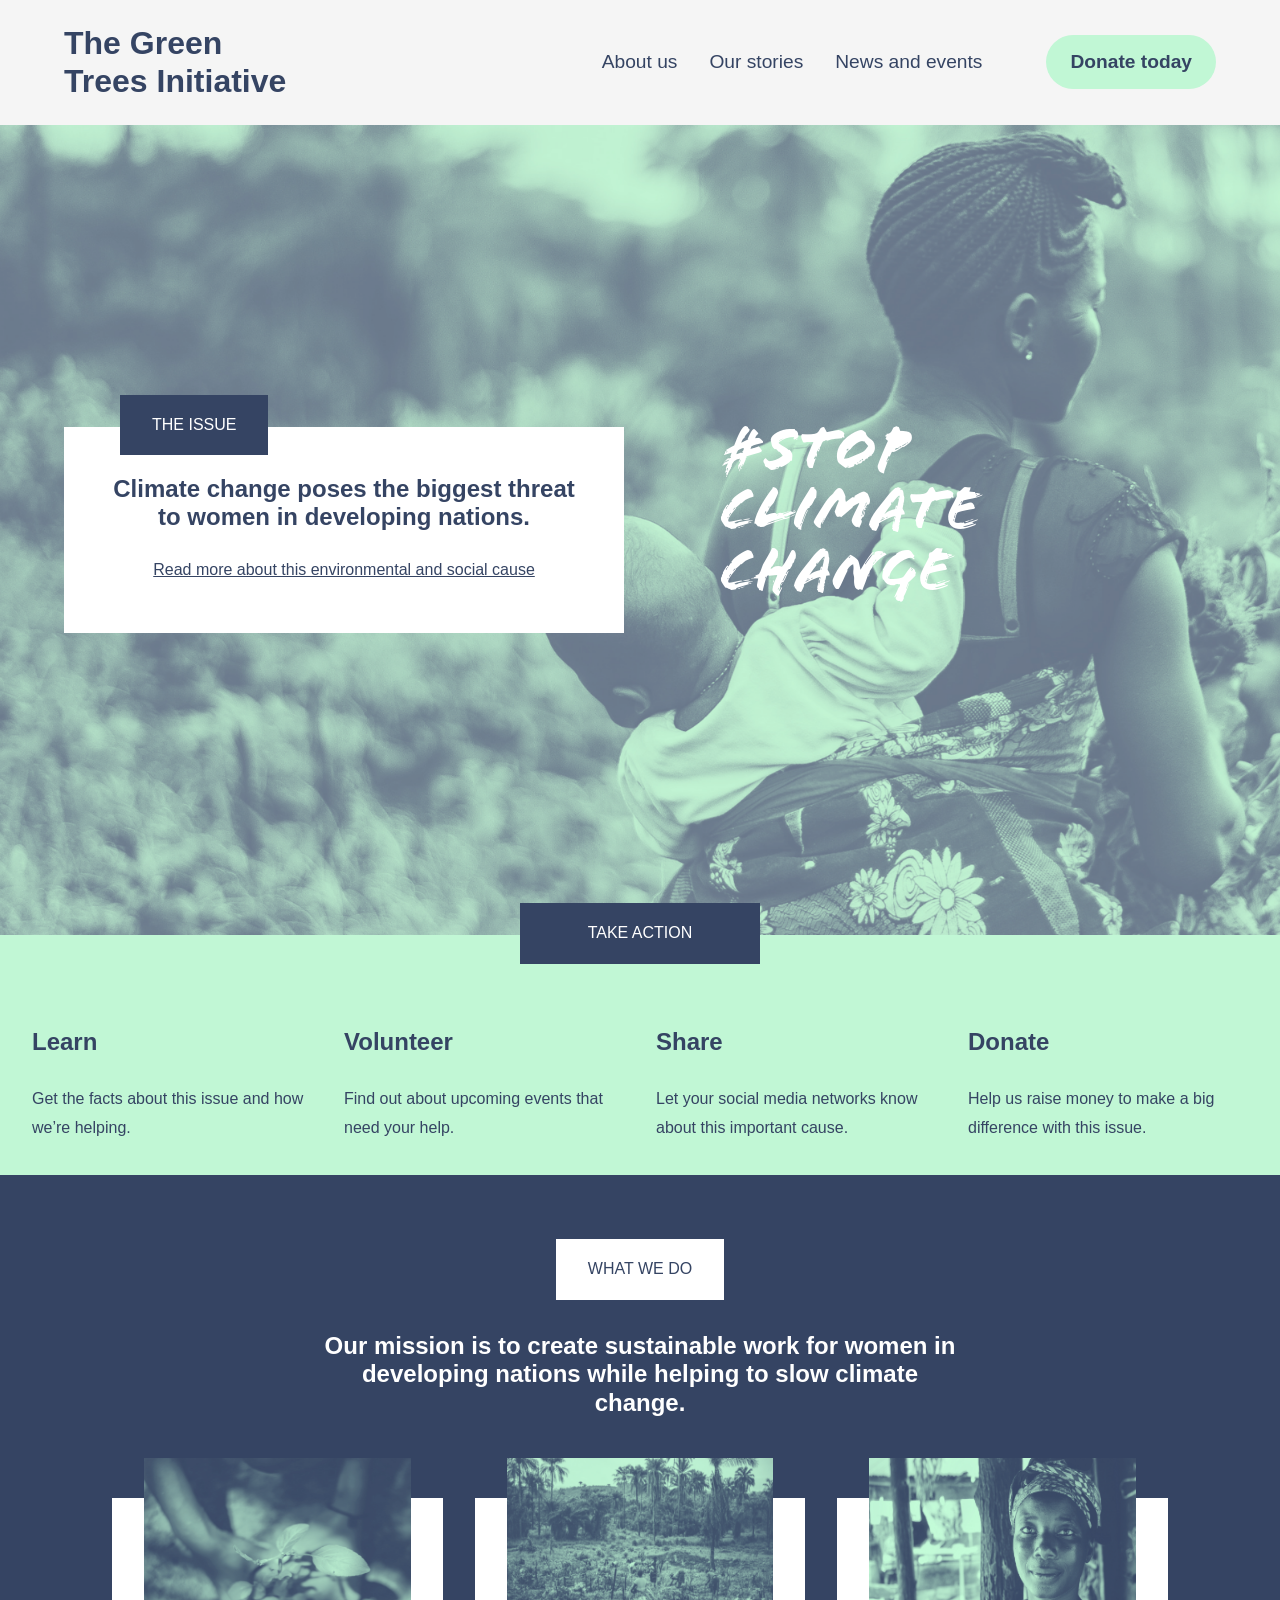
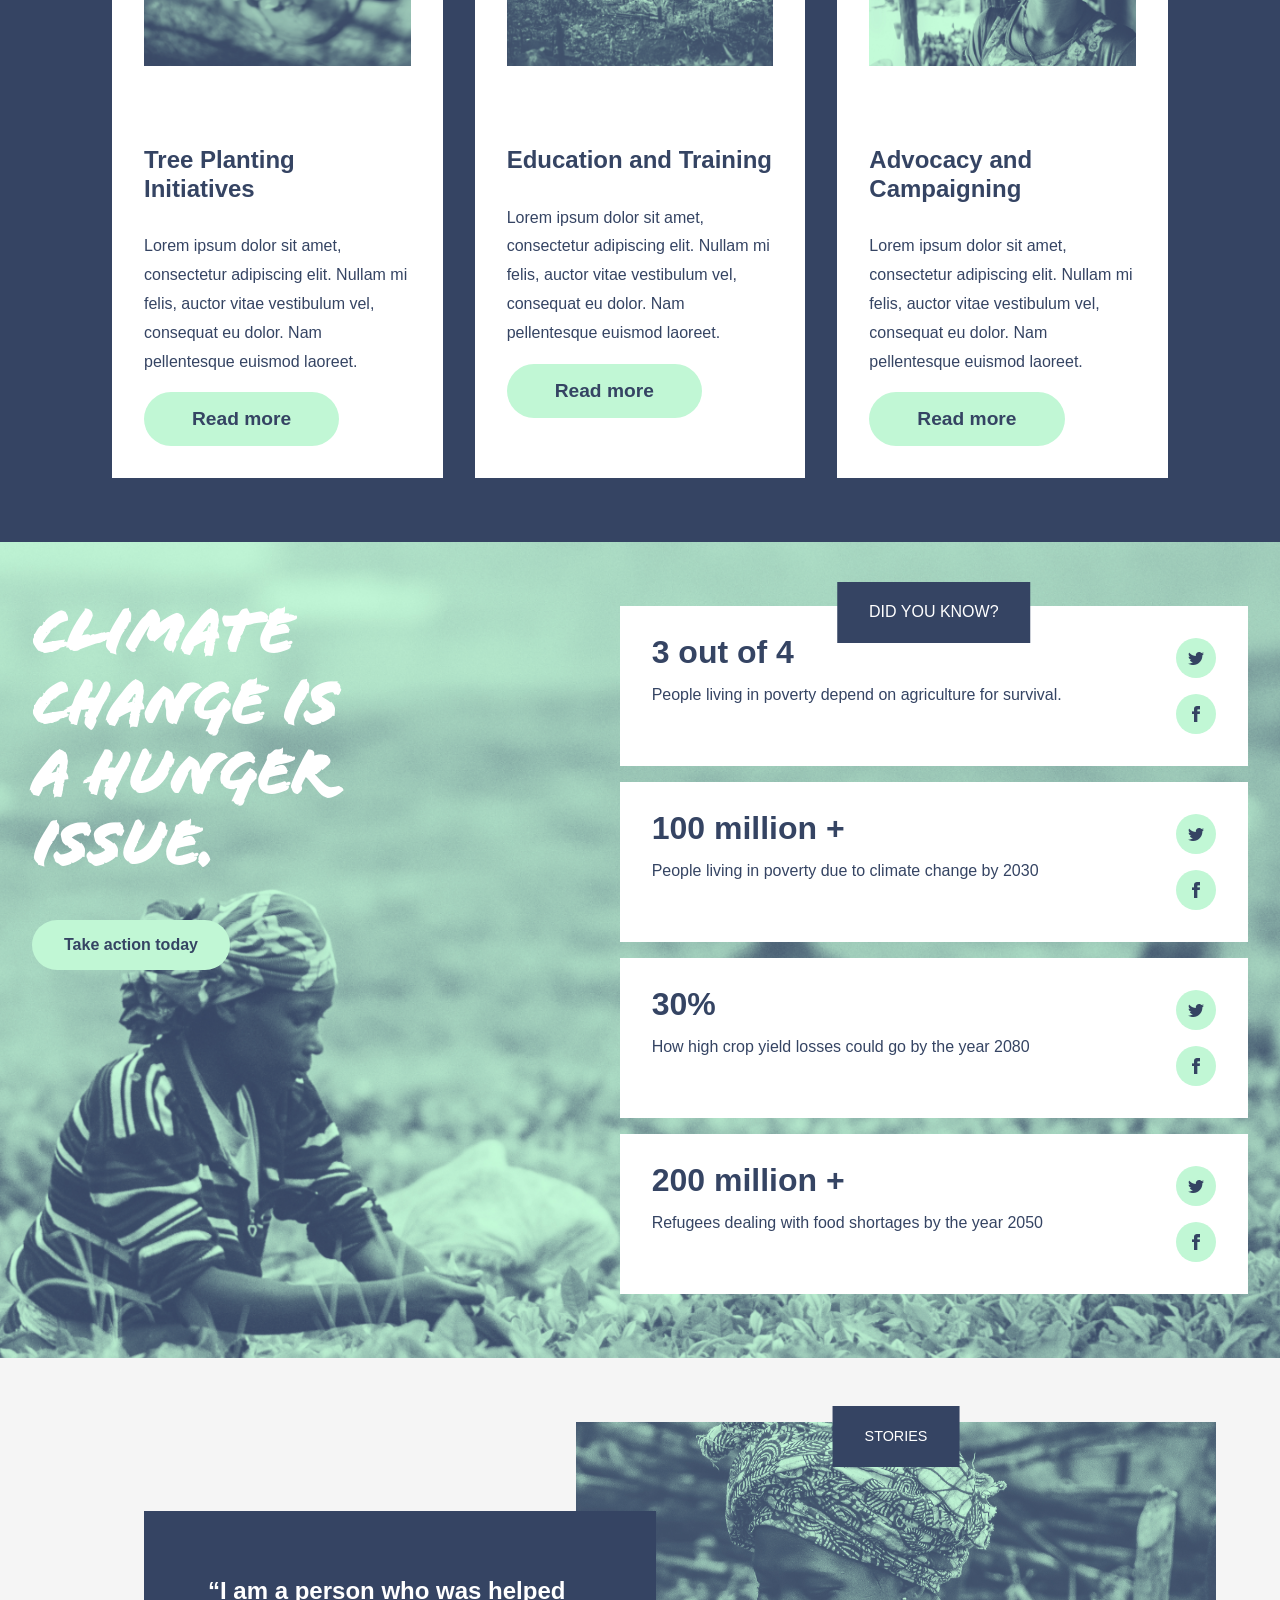
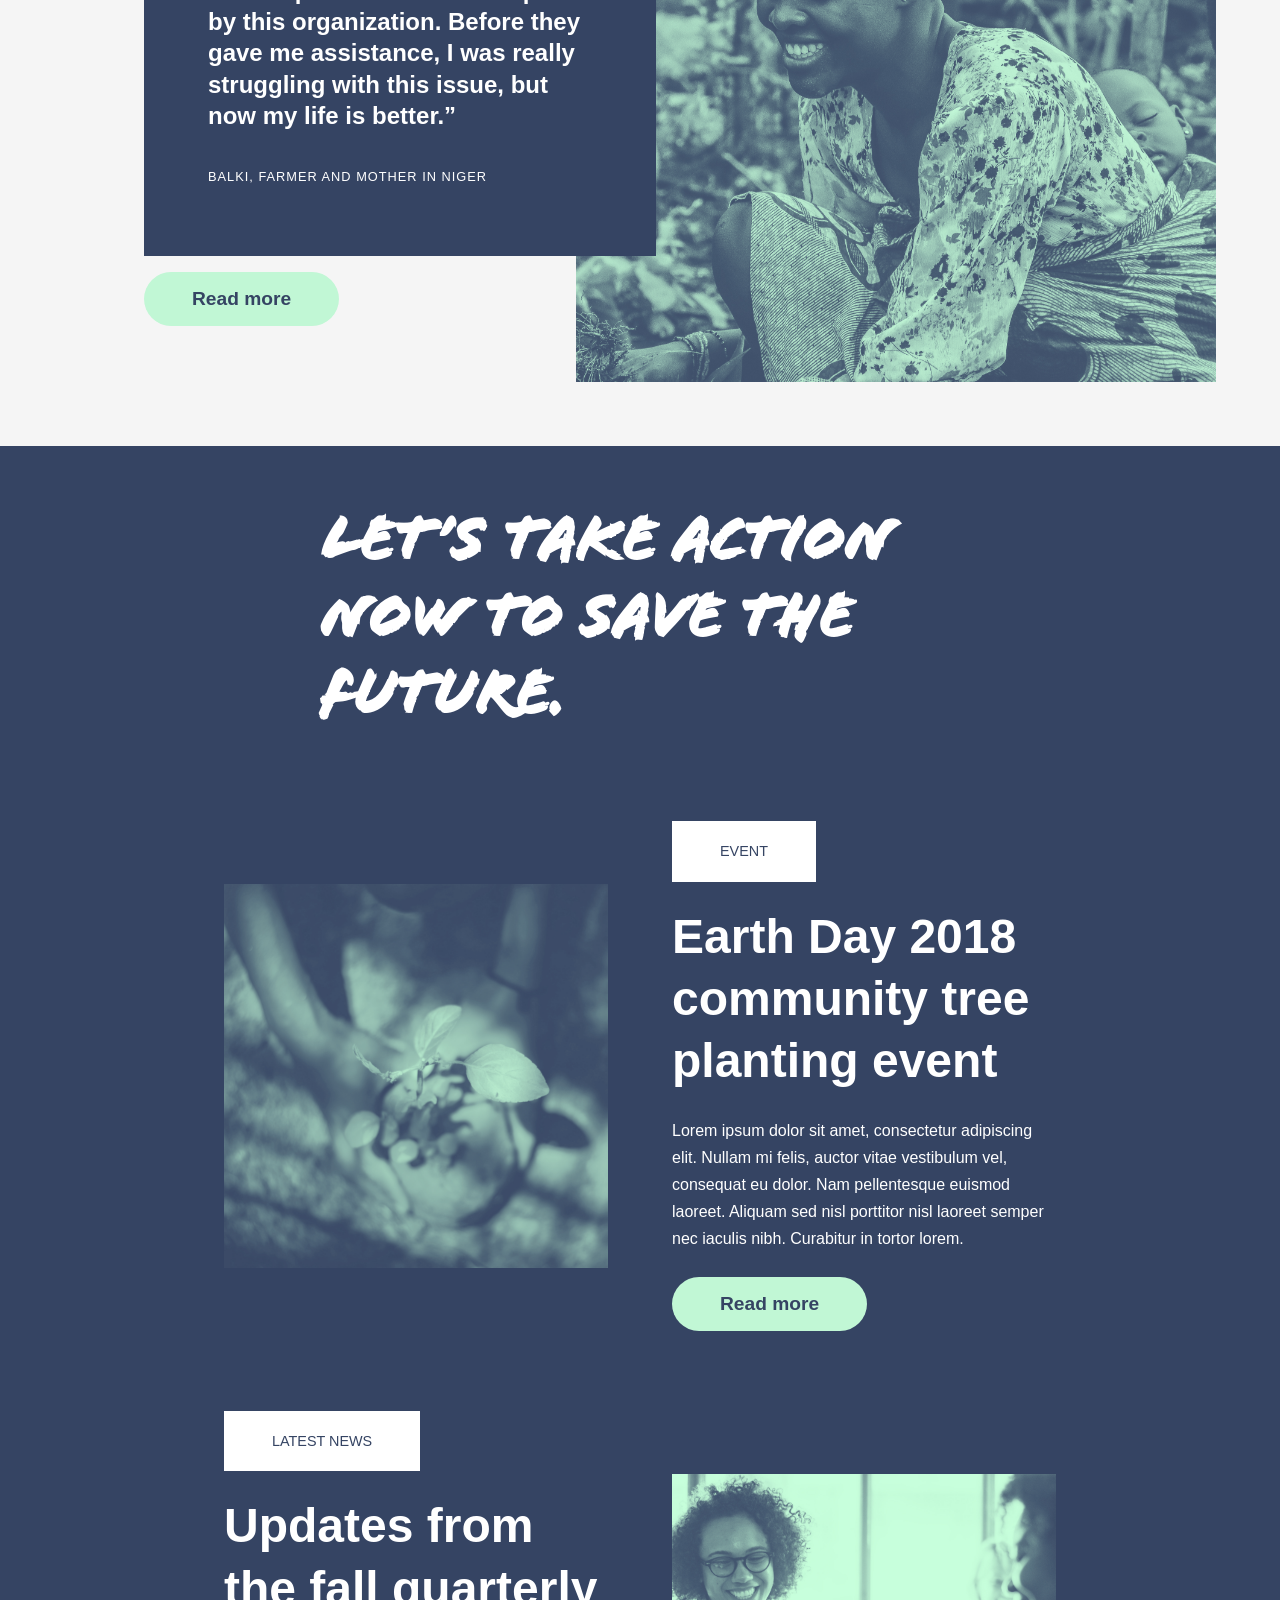
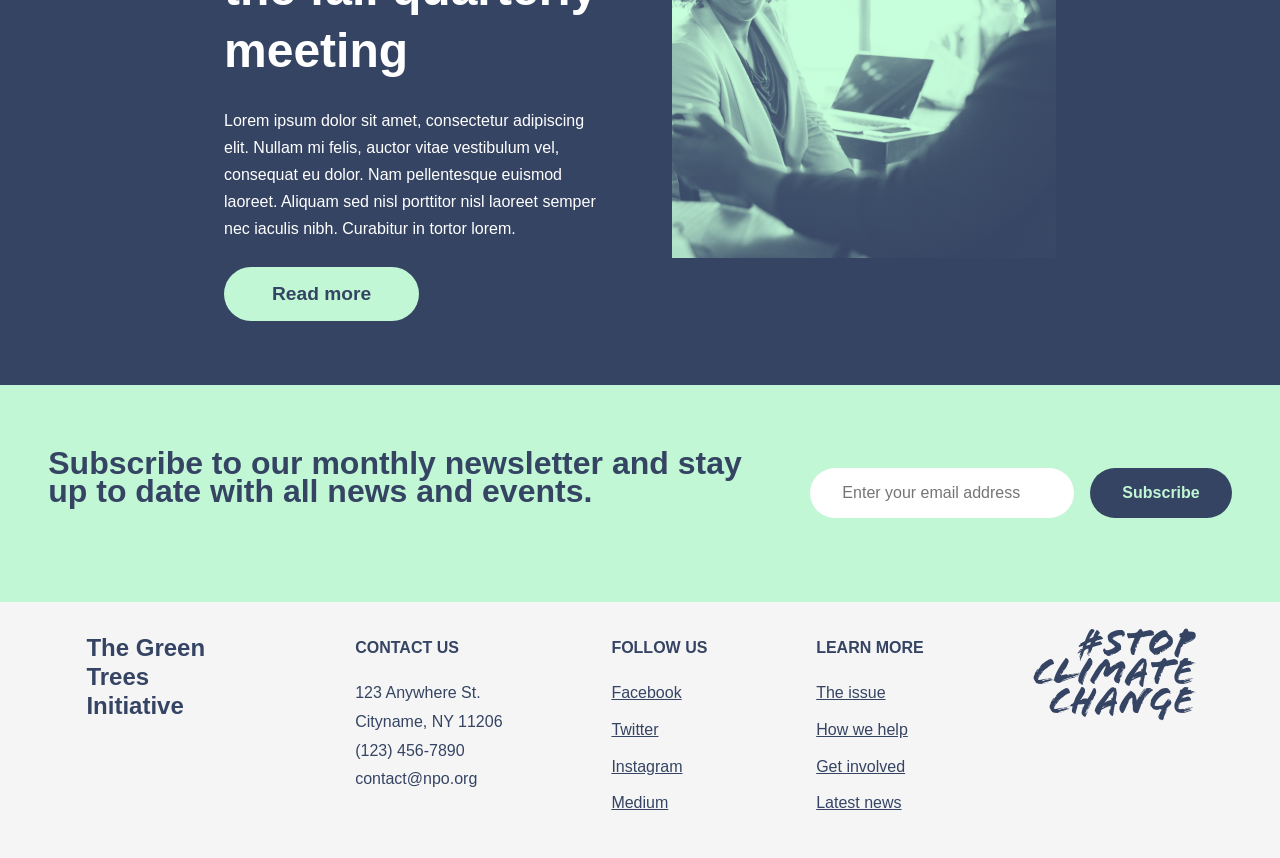
==== index.html @ 9a29030a "initial'" ====
<!doctype html>
<html lang="en">
    <head>
        <meta charset="UTF-8" />
        <meta name="viewport" content="width=device-width, initial-scale=1.0" />
        <title>green-tree</title>
        <link rel="stylesheet" href="css/styles.css" />
    </head>
    <body>
        <header>
            <div class="nav-bar">
                <div class="top-content">
                    <div class="logo">
                        The Green <br />
                        Trees Initiative
                    </div>

                    <nav class="nav-links">
                        <a href="#">About us</a>
                        <a href="#">Our stories</a>
                        <a href="#">News and events</a>
                    </nav>
                </div>

                <div class="donate-btn-wrapper">
                    <a href="donation.html">
                        <button class="donate-btn">Donate today</button>
                    </a>
                </div>
            </div>
        </header>

        <section class="hero">
            <div class="hero-wrapper">
                <div class="hero-text">
                    <p>#stop</p>
                    <p>climate</p>
                    <p>change</p>
                </div>

                <div class="card-wrapper">
                    <div class="issue-box">THE ISSUE</div>

                    <div class="content">
                        <h1>
                            Climate change poses the biggest threat to women in
                            developing nations.
                        </h1>
                        <a href="#"
                            >Read more about this environmental and social
                            cause</a
                        >
                    </div>
                </div>
            </div>
        </section>
        <section class="actions-section">
            <div class="take-action-wrapper">
                <div class="take-action">TAKE ACTION</div>
            </div>

            <div class="action-container">
                <div class="action-card">
                    <h2>Learn</h2>
                    <br />
                    <p>Get the facts about this issue and how we’re helping.</p>
                </div>

                <div class="action-card">
                    <h2>Volunteer</h2>
                    <br />
                    <p>Find out about upcoming events that need your help.</p>
                </div>

                <div class="action-card">
                    <h2>Share</h2>
                    <br />
                    <p>
                        Let your social media networks know about this important
                        cause.
                    </p>
                </div>

                <div class="action-card">
                    <h2>Donate</h2>
                    <br />
                    <p>
                        Help us raise money to make a big difference with this
                        issue.
                    </p>
                </div>
            </div>
        </section>
        <section class="what-section">
            <div class="what-we-do">WHAT WE DO</div>
            <h2 class="mission-text">
                Our mission is to create sustainable work for women in
                developing nations while helping to slow climate change.
            </h2>
            <div class="what-cards-wrapper">
                <div class="what-card">
                    <img
                        src="../assets/home/tree-planting.png"
                        alt="Description"
                    />
                    <div class="card-content">
                        <h2>Tree Planting Initiatives</h2>
                        <br />
                        <p>
                            Lorem ipsum dolor sit amet, consectetur adipiscing
                            elit. Nullam mi felis, auctor vitae vestibulum vel,
                            consequat eu dolor. Nam pellentesque euismod
                            laoreet.
                        </p>
                    </div>

                    <div class="what-read-btn">
                        <button class="read-btn">Read more</button>
                    </div>
                </div>
                <div class="what-card">
                    <img
                        src="../assets/home/education-training.png"
                        alt="Description"
                    />
                    <div class="card-content">
                        <h2>Education and Training</h2>
                        <br />
                        <p>
                            Lorem ipsum dolor sit amet, consectetur adipiscing
                            elit. Nullam mi felis, auctor vitae vestibulum vel,
                            consequat eu dolor. Nam pellentesque euismod
                            laoreet.
                        </p>
                    </div>

                    <div class="what-read-btn">
                        <button class="read-btn">Read more</button>
                    </div>
                </div>
                <div class="what-card">
                    <img src="../assets/home/advocacy.png" alt="Description" />
                    <div class="card-content">
                        <h2>Advocacy and Campaigning</h2>
                        <br />
                        <p>
                            Lorem ipsum dolor sit amet, consectetur adipiscing
                            elit. Nullam mi felis, auctor vitae vestibulum vel,
                            consequat eu dolor. Nam pellentesque euismod
                            laoreet.
                        </p>
                    </div>

                    <div class="what-read-btn">
                        <button class="read-btn">Read more</button>
                    </div>
                </div>
            </div>
        </section>
        <section class="impact-section">
            <div class="impact-wrapper">
                <div class="impact-left">
                    <h1 class="impact-heading">
                        CLIMATE CHANGE IS A HUNGER ISSUE.
                    </h1>

                    <button class="take-action-btn">Take action today</button>
                </div>

                <div class="impact-right">
                    <div class="did-you-know">DID YOU KNOW?</div>

                    <div class="impact-cards">
                        <div class="impact-card">
                            <div class="impact-content">
                                <h2>3 out of 4</h2>

                                <p>
                                    People living in poverty depend on
                                    agriculture for survival.
                                </p>
                            </div>

                            <div class="social-icons">
                                <div class="icon">
                                    <img
                                        src="../assets/home/iconmonstr-twitter-1@2x.png"
                                        alt="t"
                                    />
                                </div>
                                <div class="icon">
                                    <img
                                        src="../assets/home/iconmonstr-facebook-1@2x.png"
                                        alt="f"
                                    />
                                </div>
                            </div>
                        </div>

                        <div class="impact-card">
                            <div class="impact-content">
                                <h2>100 million +</h2>

                                <p>
                                    People living in poverty due to climate
                                    change by 2030
                                </p>
                            </div>

                            <div class="social-icons">
                                <div class="icon">
                                    <img
                                        src="../assets/home/iconmonstr-twitter-1@2x.png"
                                        alt="t"
                                    />
                                </div>
                                <div class="icon">
                                    <img
                                        src="../assets/home/iconmonstr-facebook-1@2x.png"
                                        alt="f"
                                    />
                                </div>
                            </div>
                        </div>

                        <div class="impact-card">
                            <div class="impact-content">
                                <h2>30%</h2>

                                <p>
                                    How high crop yield losses could go by the
                                    year 2080
                                </p>
                            </div>

                            <div class="social-icons">
                                <div class="icon">
                                    <img
                                        src="../assets/home/iconmonstr-twitter-1@2x.png"
                                        alt="t"
                                    />
                                </div>
                                <div class="icon">
                                    <img
                                        src="../assets/home/iconmonstr-facebook-1@2x.png"
                                        alt="f"
                                    />
                                </div>
                            </div>
                        </div>

                        <div class="impact-card">
                            <div class="impact-content">
                                <h2>200 million +</h2>

                                <p>
                                    Refugees dealing with food shortages by the
                                    year 2050
                                </p>
                            </div>

                            <div class="social-icons">
                                <div class="icon">
                                    <img
                                        src="../assets/home/iconmonstr-twitter-1@2x.png"
                                        alt="t"
                                    />
                                </div>
                                <div class="icon">
                                    <img
                                        src="../assets/home/iconmonstr-facebook-1@2x.png"
                                        alt="f"
                                    />
                                </div>
                            </div>
                        </div>
                    </div>
                </div>
            </div>
        </section>
        <section class="stories-section">
            <div class="stories-wrapper">
                <div class="stories-image-wrapper">
                    <div class="stories-label">STORIES</div>

                    <img src="../assets/home/lady-baby.png" alt="Story Image" />
                </div>

                <div class="stories-card-and-btn">
                    <div class="stories-card">
                        <h2>
                            “I am a person who was helped by this organization.
                            Before they gave me assistance, I was really
                            struggling with this issue, but now my life is
                            better.”
                        </h2>

                        <p>BALKI, FARMER AND MOTHER IN NIGER</p>
                    </div>

                    <button class="read-btn">Read more</button>
                </div>
            </div>
        </section>
        <section class="events-section">
            <div class="events-wrapper">
                <div class="events-heading">
                    <h1>LET’S TAKE ACTION NOW TO SAVE THE FUTURE.</h1>
                </div>

                <div class="event-card">
                    <div class="event-label event-mobile">EVENT</div>
                    <img
                        src="../assets/home/tree-planting.png"
                        alt="Event Image"
                    />

                    <div class="event-content">
                        <div class="event-label event-desktop">EVENT</div>
                        <h2>Earth Day 2018 community tree planting event</h2>

                        <p>
                            Lorem ipsum dolor sit amet, consectetur adipiscing
                            elit. Nullam mi felis, auctor vitae vestibulum vel,
                            consequat eu dolor. Nam pellentesque euismod
                            laoreet. Aliquam sed nisl porttitor nisl laoreet
                            semper nec iaculis nibh. Curabitur in tortor lorem.
                        </p>

                        <button class="read-btn">Read more</button>
                    </div>
                </div>

                <div class="event-card reverse">
                    <div class="event-label event-mobile">LATEST NEWS</div>
                    <img src="../assets/home/meeting.png" alt="Meeting Image" />

                    <div class="event-content">
                        <div class="event-label event-desktop">LATEST NEWS</div>
                        <h2>Updates from the fall quarterly meeting</h2>

                        <p>
                            Lorem ipsum dolor sit amet, consectetur adipiscing
                            elit. Nullam mi felis, auctor vitae vestibulum vel,
                            consequat eu dolor. Nam pellentesque euismod
                            laoreet. Aliquam sed nisl porttitor nisl laoreet
                            semper nec iaculis nibh. Curabitur in tortor lorem.
                        </p>

                        <button class="read-btn">Read more</button>
                    </div>
                </div>
            </div>
        </section>
        <section class="newsletter">
            <h1>
                Subscribe to our monthly newsletter and stay up to date with all
                news and events.
            </h1>

            <div class="newsletter-form">
                <input type="email" placeholder="Enter your email address" />
                <button>Subscribe</button>
            </div>
        </section>
        <footer class="footer">
            <div class="footer1">
                <h2>The Green Trees Initiative</h2>
            </div>

            <div class="footer2">
                <h4>CONTACT US</h4>
                <p>
                    123 Anywhere St.<br />
                    Cityname, NY 11206<br />
                    (123) 456-7890<br />
                    contact@npo.org
                </p>
            </div>

            <div class="footer3">
                <h4>FOLLOW US</h4>

                <a href="#">Facebook</a>
                <a href="#">Twitter</a>
                <a href="#">Instagram</a>
                <a href="#">Medium</a>
            </div>

            <div class="footer4">
                <h4>LEARN MORE</h4>

                <a href="#">The issue</a>
                <a href="#">How we help</a>
                <a href="#">Get involved</a>
                <a href="#">Latest news</a>
            </div>
            <div class="footer5">
                <div class="stop-climate-change-footer">
                    <p>#STOP</p>
                    <p>CLIMATE</p>
                    <p>CHANGE</p>
                </div>
            </div>
        </footer>
    </body>
</html>
---- css/styles.css ----
* {
    margin: 0;
    padding: 0;
    box-sizing: border-box;
}

body {
    background: #f5f5f5;
    font-family: Arial, Helvetica, sans-serif;
    line-height: 1.8rem;
}

/* FONT */

@font-face {
    font-family: "Flood Std";
    src: url("../fonts/FloodStdRegular.otf");
}

/* NAVBAR */

.nav-bar {
    padding: 1.5rem;
}

.top-content {
    display: flex;
    justify-content: space-between;
    align-items: center;
}

.logo {
    color: #354463;

    font-size: 1.5rem;
    font-weight: bold;
    line-height: 1.2;
}

.nav-links {
    display: flex;
    flex-direction: column;
    align-items: flex-start;

    gap: 0.5rem;
}

.nav-links a {
    text-decoration: none;

    color: #354463;

    font-size: 1rem;
    font-weight: 300;
}

.donate-btn-wrapper {
    margin-top: 1.5rem;
}

.donate-btn {
    width: 100%;

    padding: 1rem 1.5rem;

    border: none;
    border-radius: 999px;

    background-color: #c1f7d5;
    color: #354463;

    font-size: 1.2rem;
    font-weight: bold;

    cursor: pointer;
}

/* NAVBAR TABLET */

@media (min-width: 768px) and (max-width: 991px) {
    .nav-bar {
        display: flex;
        justify-content: space-between;
        align-items: center;
    }

    .top-content {
        flex-direction: column;
        align-items: flex-start;

        gap: 1rem;
    }

    .nav-links {
        flex-direction: row;

        gap: 1.5rem;
    }

    .donate-btn-wrapper {
        margin-top: 0;
    }

    .donate-btn {
        width: auto;
    }
}

/* NAVBAR DESKTOP*/
@media (min-width: 992px) {
    .nav-bar {
        display: flex;
        align-items: center;

        padding: 1.5rem 4rem;
    }

    .top-content {
        display: flex;
        flex-direction: row;
        align-items: center;

        flex: 1;
    }

    .logo {
        font-size: 2rem;
    }

    .nav-links {
        display: flex;
        flex-direction: row;

        gap: 2rem;

        margin-left: auto;
        margin-right: 4rem;
    }

    .nav-links a {
        font-size: 1.2rem;
    }

    .donate-btn {
        width: auto;
    }

    .donate-btn-wrapper {
        margin-top: 0;
    }
}
/* HERO */

.hero {
    background-image: url("../assets/home/annie-spratt-135307-unsplash@3x.png");

    background-size: cover;
    background-repeat: no-repeat;
    background-position: 80% center;

    min-height: 90vh;

    display: flex;
    justify-content: center;
    align-items: center;

    padding: 2rem;
}

.hero-wrapper {
    width: 100%;
    max-width: 30rem;

    display: flex;
    flex-direction: column;

    gap: 4rem;
}

.hero-text {
    font-family: "Flood Std", sans-serif;
    font-size: 2.5rem;
    color: #ffffff;

    text-align: left;
}

.hero-text p {
    padding: 0.5rem;
}

.card-wrapper {
    background-color: #ffffff;
    color: #354463;

    width: 100%;

    padding: 3rem;

    display: flex;
    flex-direction: column;
    justify-content: center;
    align-items: center;

    position: relative;
}

.issue-box {
    text-align: center;

    background-color: #354463;
    color: #ffffff;

    padding: 1rem 2rem;

    position: absolute;
    top: -2rem;
}

.content {
    text-align: center;

    display: flex;
    flex-direction: column;

    gap: 1.5rem;
}

.content h1 {
    line-height: 1.2;
}

.card-wrapper a {
    color: #354463;
}

/* HERO TABLET */

@media (min-width: 768px) {
    .issue-box {
        left: 10%;
    }
    .hero-text p {
        padding: 1rem;
        font-size: 4rem;
    }
}

.actions-section {
    background: #c1f7d5;
}

.action-container {
    display: grid;
    grid-template-columns: repeat(2, 1fr);

    width: 100%;
    padding: 1rem;
}

/* HERO DESKTOP */

@media (min-width: 992px) {
    .action-container {
        grid-template-columns: repeat(4, 1fr);
    }
    .hero {
        padding: 4rem;
    }

    .hero-wrapper {
        max-width: 100rem;

        width: 100%;

        flex-direction: row-reverse;

        justify-content: center;
        align-items: flex-start;

        gap: 5rem;
    }

    .hero-text {
        flex: 1;
    }

    .card-wrapper {
        flex: 1;

        max-width: 35rem;
    }
}

/* ACTION SECTION */

.action-card {
    background: #c1f7d5;

    color: #354463;
    padding: 1rem;
}
.take-action-wrapper {
    display: flex;
    justify-content: center;
}
.take-action {
    width: 15rem;
    text-align: center;
    transform: translateY(-2rem);

    background-color: #354463;
    color: #ffffff;

    padding: 1rem;
}

/* WHAT SECTION */

.what-section {
    background-color: #354463;

    text-align: center;

    padding: 4rem 2rem;
}

.what-we-do {
    display: inline-block;

    background: white;
    color: #354463;

    padding: 1rem 2rem;
}

.mission-text {
    color: white;

    text-align: center;

    margin-left: auto;
    margin-right: auto;
    margin-top: 2rem;
    margin-bottom: 5rem;

    max-width: 40rem;
}

.what-cards-wrapper {
    display: grid;

    grid-template-columns: 1fr;

    gap: 4rem;
}

.what-card {
    background: white;

    padding: 2rem;

    display: flex;
    flex-direction: column;

    align-items: center;

    gap: 1rem;

    color: #354463;

    position: relative;
}

.what-card img {
    width: 100%;
    height: 13rem;
    transform: translateY(-4rem);
}

.read-btn {
    background: #c1f7d5;
    color: #354463;

    border: none;
    border-radius: 999px;

    padding: 1rem 2rem;

    font-size: 1rem;
    font-weight: bold;
}

/* TABLET */

@media (min-width: 768px) and (max-width: 991px) {
    .what-card {
        display: grid;

        grid-template-columns: 18rem 1fr;

        gap: 2rem;

        align-items: start;

        text-align: left;
    }

    .what-card img {
        grid-column: 1;

        width: 100%;
    }

    .card-content {
        grid-column: 2;

        align-self: center;

        margin-top: 0;
    }

    .what-read-btn {
        grid-column: 1;

        justify-self: flex-end;

        margin-top: -2rem;
    }
}

/* DESKTOP */

@media (min-width: 992px) {
    .what-cards-wrapper {
        display: grid;
        grid-template-columns: repeat(3, 1fr);
        padding: 0 5rem;

        gap: 2rem;
    }

    .what-card {
        text-align: left;

        align-items: flex-start;
    }

    .what-card img {
        width: 100%;

        height: 13rem;

        margin-top: -0.5rem;
    }
}

/* IMPACT SECTION */

.impact-section {
    background-image: url("../assets/home/did-you-know-background.png");
    background-size: cover;
    background-position: center;

    padding: 4rem 2rem;
}

.impact-wrapper {
    display: flex;
    flex-direction: column;
    gap: 3rem;
}

.impact-left {
    display: flex;
    flex-direction: column;
    gap: 2rem;
}

.impact-heading {
    font-family: "Flood Std", sans-serif;
    font-size: 3rem;
    color: white;

    max-width: 20rem;

    line-height: 1.1;
}

.take-action-btn {
    background-color: #c1f7d5;
    color: #354463;

    border: none;
    border-radius: 999px;

    padding: 1rem 2rem;

    font-size: 1rem;
    font-weight: bold;

    width: fit-content;

    cursor: pointer;
}

.impact-right {
    position: relative;
}

.did-you-know {
    background-color: #354463;
    color: white;

    display: inline-block;

    padding: 1rem 2rem;

    position: absolute;
    top: -1.5rem;
    left: 50%;

    transform: translateX(-50%);
}

.impact-cards {
    display: flex;
    flex-direction: column;
    gap: 1rem;
}

.impact-card {
    background-color: white;

    padding: 2rem;

    display: flex;
    justify-content: space-between;
    align-items: flex-start;

    gap: 1rem;
}

.impact-content h2 {
    color: #354463;
    font-size: 2rem;

    margin-bottom: 1rem;
}

.impact-content p {
    color: #354463;

    line-height: 1.5;
}

.social-icons {
    display: flex;
    flex-direction: column;
    gap: 1rem;
}

.icon {
    width: 2.5rem;
    height: 2.5rem;

    background-color: #c1f7d5;
    color: #354463;

    border-radius: 50%;

    display: flex;
    justify-content: center;
    align-items: center;

    font-weight: bold;
}
.icon img {
    width: 1rem;
    height: 1rem;
    object-fit: contain;
}

@media (min-width: 768px) {
    .impact-wrapper {
        flex-direction: row;
        justify-content: space-between;
        align-items: flex-start;

        gap: 4rem;
    }

    .impact-left {
        flex: 1;
    }

    .impact-right {
        flex: 1.2;
    }

    .impact-heading {
        font-size: 4rem;
    }
}

/* STORIES SECTION */

.stories-section {
    padding: 4rem 2rem;
}

.stories-wrapper {
    display: flex;
    flex-direction: column;
    justify-content: center;
    align-items: center;
    gap: 1rem;
}

.stories-image-wrapper {
    position: relative;
    max-width: 40rem;
}

.stories-image-wrapper img {
    width: 100%;
    object-fit: cover;
    display: block;
}

.stories-label {
    position: absolute;

    top: -1rem;
    left: 50%;

    transform: translateX(-50%);

    background-color: #354463;
    color: white;

    padding: 1rem 2rem;

    font-size: 0.9rem;
}

.stories-card-and-btn {
    display: flex;
    flex-direction: column;
    justify-content: center;
    align-items: center;
    gap: 1rem;
}

.stories-card {
    background-color: #354463;
    color: white;

    padding: 3rem 2rem;

    text-align: center;
    max-width: 40rem;
}

.stories-card h2 {
    font-size: 2rem;
    line-height: 1.3;

    margin-bottom: 2rem;
}

.stories-card p {
    font-size: 0.8rem;
    letter-spacing: 1px;
}

@media (min-width: 768px) and (max-width: 991px) {
    .stories-card-and-btn {
        position: relative;
        top: -3rem;
        left: 3rem;
        padding-bottom: 0;
        margin-bottom: 0;
    }

    .stories-wrapper {
        padding-bottom: 0;
        margin-bottom: 0;
    }
    .stories-section {
        padding-bottom: 0;
        margin-bottom: 0;
    }
}

@media (min-width: 992px) {
    .stories-wrapper {
        flex-direction: row-reverse;
        align-items: center;
        justify-content: center;

        gap: 0;

        position: relative;
    }

    .stories-image-wrapper {
        width: 40rem;
    }

    .stories-image-wrapper img {
        width: 100%;
        height: 35rem;

        object-fit: cover;
    }

    .stories-card-and-btn {
        margin-top: 2rem;
        align-items: flex-start;

        position: relative;

        left: 5rem;

        z-index: 2;
    }

    .stories-card {
        max-width: 32rem;

        text-align: left;

        padding: 4rem;
    }

    .stories-card h2 {
        font-size: 1.5rem;
        line-height: 1.3;
    }

    .read-btn {
        align-self: flex-start;
    }
}

/* EVENTS SECTION */

.events-section {
    background-color: #354463;

    padding: 4rem 2rem;
}

.events-wrapper {
    display: flex;
    flex-direction: column;

    align-items: center;

    gap: 4rem;
}

.events-heading h1 {
    font-family: "Flood Std", sans-serif;

    color: white;

    font-size: 3rem;
    line-height: 1.2;

    text-align: center;

    max-width: 20rem;
}

.events-cards {
    display: flex;
    flex-direction: column;

    gap: 4rem;
}

.event-card {
    display: flex;
    flex-direction: column;
    align-items: center;

    text-align: center;

    position: relative;

    gap: 2rem;
}

.event-label {
    background-color: white;
    color: #354463;

    padding: 1rem 3rem;

    position: absolute;
    top: -1rem;

    font-size: 0.9rem;
}

.event-card img {
    width: 100%;
    max-width: 18rem;

    object-fit: cover;

    display: block;
}

.event-card h2 {
    color: white;

    font-size: 2rem;
    line-height: 1.3;

    max-width: 20rem;
}

.event-card p {
    color: white;

    line-height: 1.7;

    max-width: 18rem;
}

.read-btn {
    background-color: #c1f7d5;
    color: #354463;

    border: none;
    border-radius: 999px;

    padding: 1rem 3rem;

    font-size: 1.2rem;
    font-weight: bold;

    cursor: pointer;

    width: fit-content;
}

@media (min-width: 768px) {
    .events-wrapper {
        align-items: flex-start;

        max-width: 75rem;
        margin: 0 auto;
    }

    .events-heading h1 {
        text-align: left;

        max-width: 40rem;

        font-size: 4rem;
    }

    .event-card {
        flex-direction: row;

        align-items: center;
        justify-content: center;

        gap: 4rem;

        text-align: left;
    }

    .event-card.reverse {
        flex-direction: row-reverse;
    }

    .event-card img {
        width: 24rem;
    }

    .event-content {
        display: flex;
        flex-direction: column;

        align-items: flex-start;

        gap: 1.5rem;

        max-width: 24rem;
    }

    .event-card h2 {
        font-size: 3rem;
    }

    .event-card p {
        max-width: 100%;
    }
}

.events-section {
    background-color: #354463;

    padding: 4rem 2rem;
}

.events-wrapper {
    display: flex;
    flex-direction: column;

    align-items: center;

    gap: 5rem;

    margin: 0 auto;
}

.events-heading h1 {
    font-family: "Flood Std", sans-serif;

    color: white;

    font-size: 3rem;
    line-height: 1.2;

    text-align: center;

    max-width: 32rem;
}

.event-card {
    display: flex;
    flex-direction: column;

    align-items: center;

    text-align: center;

    gap: 2rem;
}

.event-card img {
    width: 100%;
    max-width: 32rem;

    object-fit: cover;

    display: block;
}

.event-content {
    display: flex;
    flex-direction: column;

    align-items: center;

    gap: 1.5rem;

    position: relative;
}

.event-label {
    background-color: white;
    color: #354463;

    padding: 1rem 3rem;

    font-size: 0.9rem;

    position: absolute;

    top: -2rem;
}

.event-card h2 {
    color: white;

    font-size: 2rem;
    line-height: 1.3;

    max-width: 30rem;
}

.event-card p {
    color: white;

    line-height: 1.7;

    max-width: 30rem;
}

.read-btn {
    background-color: #c1f7d5;
    color: #354463;

    border: none;
    border-radius: 999px;

    padding: 1rem 3rem;

    font-size: 1.2rem;
    font-weight: bold;

    cursor: pointer;

    width: fit-content;
}

.event-desktop {
    display: none;
}

@media (min-width: 768px) {
    .events-heading h1 {
        text-align: left;

        max-width: 40rem;

        font-size: 4rem;
    }

    .event-card {
        flex-direction: row;

        align-items: center;
        justify-content: center;

        gap: 4rem;

        text-align: left;
    }

    .event-card.reverse {
        flex-direction: row-reverse;
    }

    .event-card img {
        width: 24rem;
    }

    .event-content {
        align-items: flex-start;

        max-width: 24rem;
    }

    .event-card h2 {
        font-size: 3rem;

        max-width: 100%;
    }

    .event-card p {
        max-width: 100%;
    }

    .event-label {
        position: static;
    }

    .event-mobile {
        display: none;
    }
    .event-desktop {
        display: block;
    }
}

/* NEWSLETTER SECTION */

.newsletter {
    background: #c1f7d5;
    padding: 4rem 2rem;
}

.newsletter h1 {
    color: #354463;
    font-size: 2rem;
    max-width: 60%;
    margin-bottom: 2rem;
}

.newsletter-form {
    display: flex;
    flex-wrap: wrap;
    gap: 1rem;
}

.newsletter-form input,
.newsletter-form button {
    border: none;
    border-radius: 999px;
    padding: 1rem 2rem;
    font-size: 1rem;
}

.newsletter-form input {
    flex: 1;
    min-width: 10rem;
}

.newsletter-form button {
    background: #354463;
    color: #c1f7d5;
    font-weight: bold;
}

@media (min-width: 992px) {
    .newsletter {
        display: flex;
        justify-content: space-around;
        align-items: center;
    }
}

/* FOOTER */

.footer h2 {
    max-width: 10rem;
}

.footer h4 {
    margin-bottom: 1rem;
}

.footer a {
    display: block;
    color: #354463;
    margin-bottom: 0.5rem;
}

.stop-climate-change-footer {
    font-family: "Flood Std", sans-serif;
    font-size: 2.5rem;
    text-align: right;
}
.footer {
    padding: 2rem;
    color: #354463;

    display: grid;
    grid-template-rows: 1fr 1fr 1fr;
    grid-template-columns: 1fr 1fr;
}
.footer5 {
    grid-column: 2;
}

@media (min-width: 768px) and (max-width: 991px) {
    .footer {
        grid-template-rows: 1fr 1fr;
        grid-template-columns: 1fr 1fr 1fr;
    }
    .footer4 {
        grid-column: 2;
    }
    .footer5 {
        grid-column: 3;
    }
    .stop-climate-change-footer {
        text-align: left;
    }
}

@media (min-width: 992px) {
    .footer {
        display: flex;
        justify-content: space-around;
        align-items: flex-start;
    }
}

/* DONATION PAGE */

.page-layout {
    display: flex;
    justify-content: center;
    width: 100%;
}

.card-layout {
    width: 100%;
}

.form-wrapper {
    display: flex;
    justify-content: center;
}

.form-layout {
    margin: 1rem;
    padding: 2rem;
    max-width: 40rem;
}

.section-layout {
    margin-bottom: 1.5rem;
}

.row-layout {
    display: flex;
    gap: 1rem;
}

.field-layout {
    width: 100%;
    margin-bottom: 1rem;
}

.small-layout {
    max-width: 4rem;
}

.hero-text-layout {
    max-width: 35rem;
}

.header-style {
    background: #fff;
    text-align: center;
    padding: 1rem;
}

.logo-style {
    color: #354463;
    font-size: 1.5rem;
    font-weight: bold;
    line-height: 1.2;
}

.hero-style {
    background-image: url("../assets/donation/annie-spratt-427340-unsplash@2x.png");
    background-size: cover;
    background-position: center;
    padding: 2rem 0;
}

.hero-text-style {
    color: #fff;
    font-family: "Flood Std", sans-serif;
    font-size: 2.5rem;
    padding-top: 1rem;
    text-align: center;
    margin: 0 auto;
}

.form-style {
    background: #354463;
}

.title-style {
    color: #fff;
    font-size: 1.5rem;
    margin-bottom: 1rem;
}

.label-style {
    display: block;
    color: #fff;
    font-size: 0.8rem;
}

.input-style {
    width: 100%;
    border: none;
    border-bottom: 2px solid #c1f7d5;
    background: transparent;
    color: #fff;
    padding: 0.5rem 0;
    outline: none;
}

.input-style::placeholder {
    color: #ffffff;
    opacity: 20%;
}

.select-style {
    appearance: none;
}

.text-style {
    color: #fff;
    font-size: 1rem;
    font-weight: 600;
    line-height: 1.4;
    margin-bottom: 1rem;
}

.button-style {
    width: 100%;
    border: none;
    border-radius: 3rem;
    background: #c1f7d5;
    color: #354463;
    font-size: 1rem;
    font-weight: bold;
    padding: 1rem;
    cursor: pointer;
    margin-bottom: 1rem;
}

.link-style {
    color: #c1f7d5;
    font-size: 1rem;
}

@media (min-width: 992px) {
    .hero-layout {
        display: flex;
        flex-direction: row-reverse;
        justify-content: center;
        align-items: flex-start;
        gap: 5rem;
    }
    .hero-text-style {
        text-align: left;
    }
    .hero-text-layout {
        max-width: 20rem;
        margin: 0;
    }

    .hero-text-style p {
        font-size: 3.5rem;
        line-height: 1;
    }
}
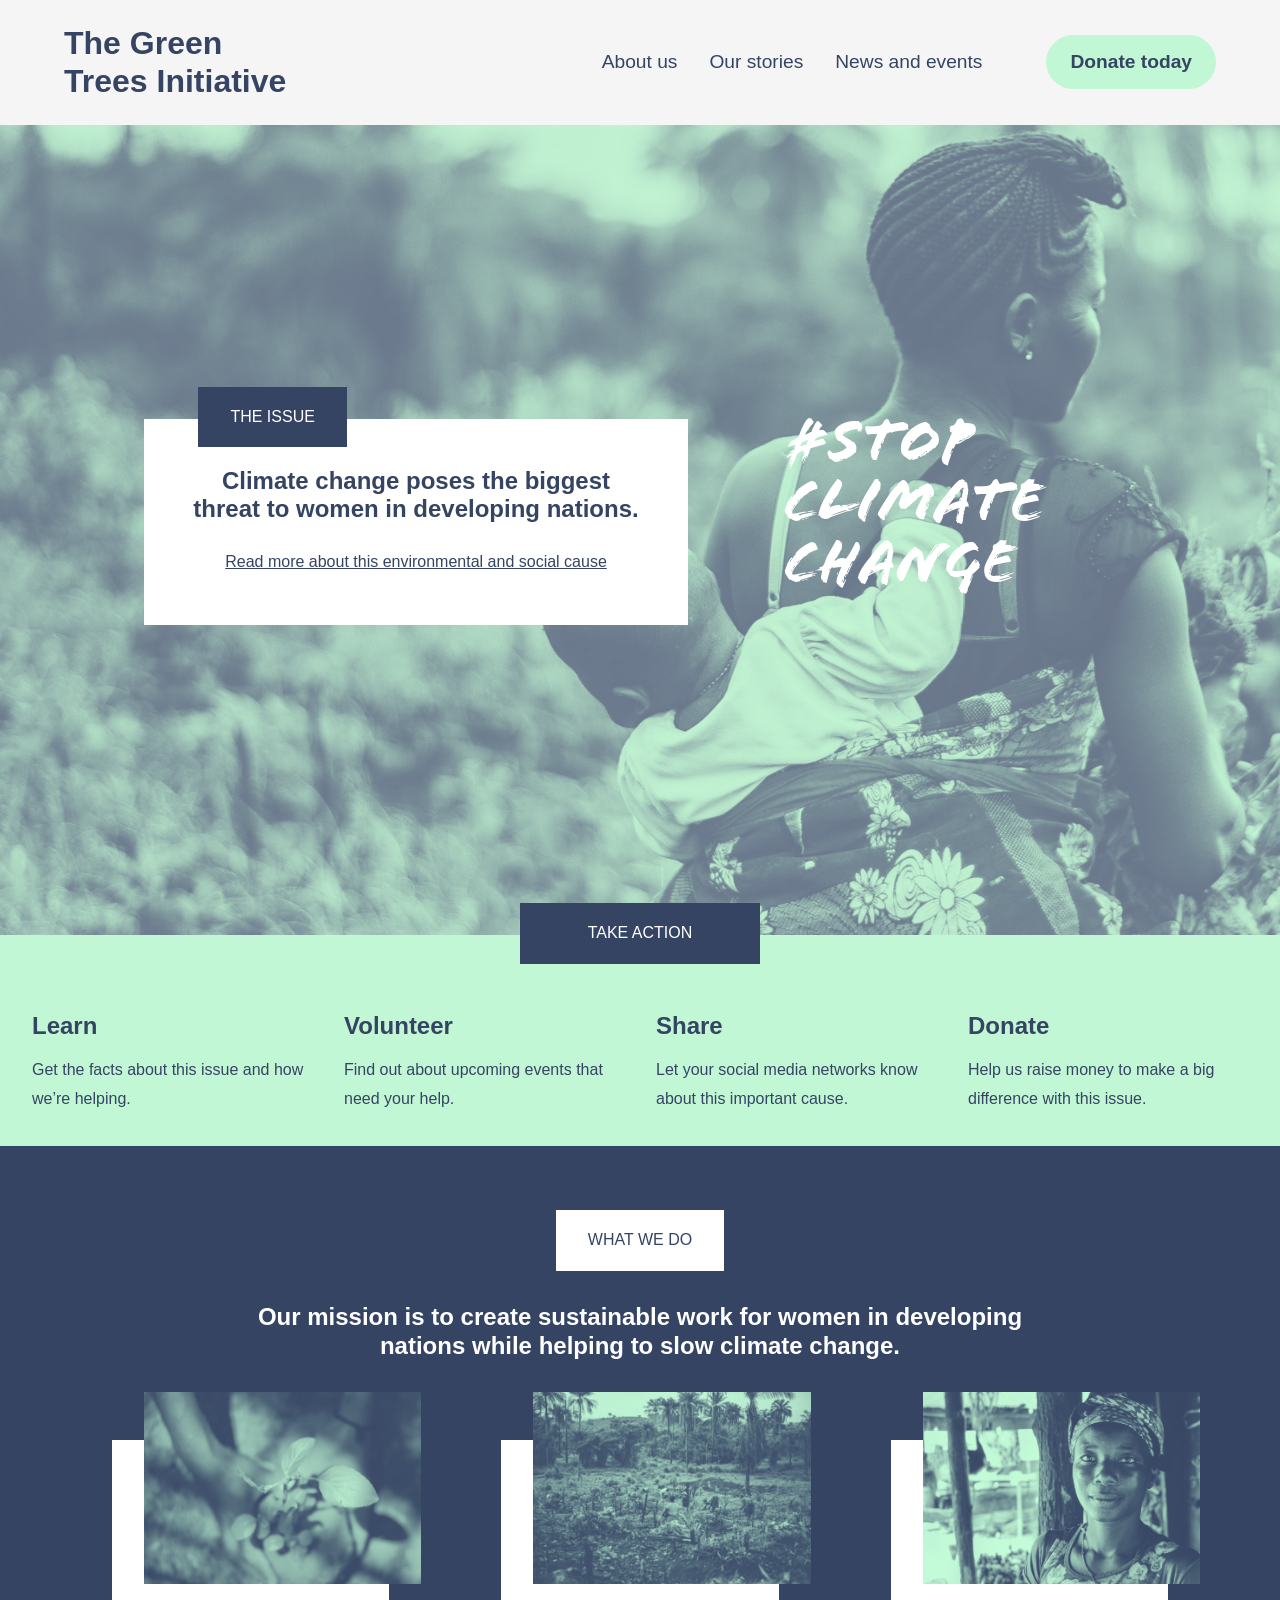
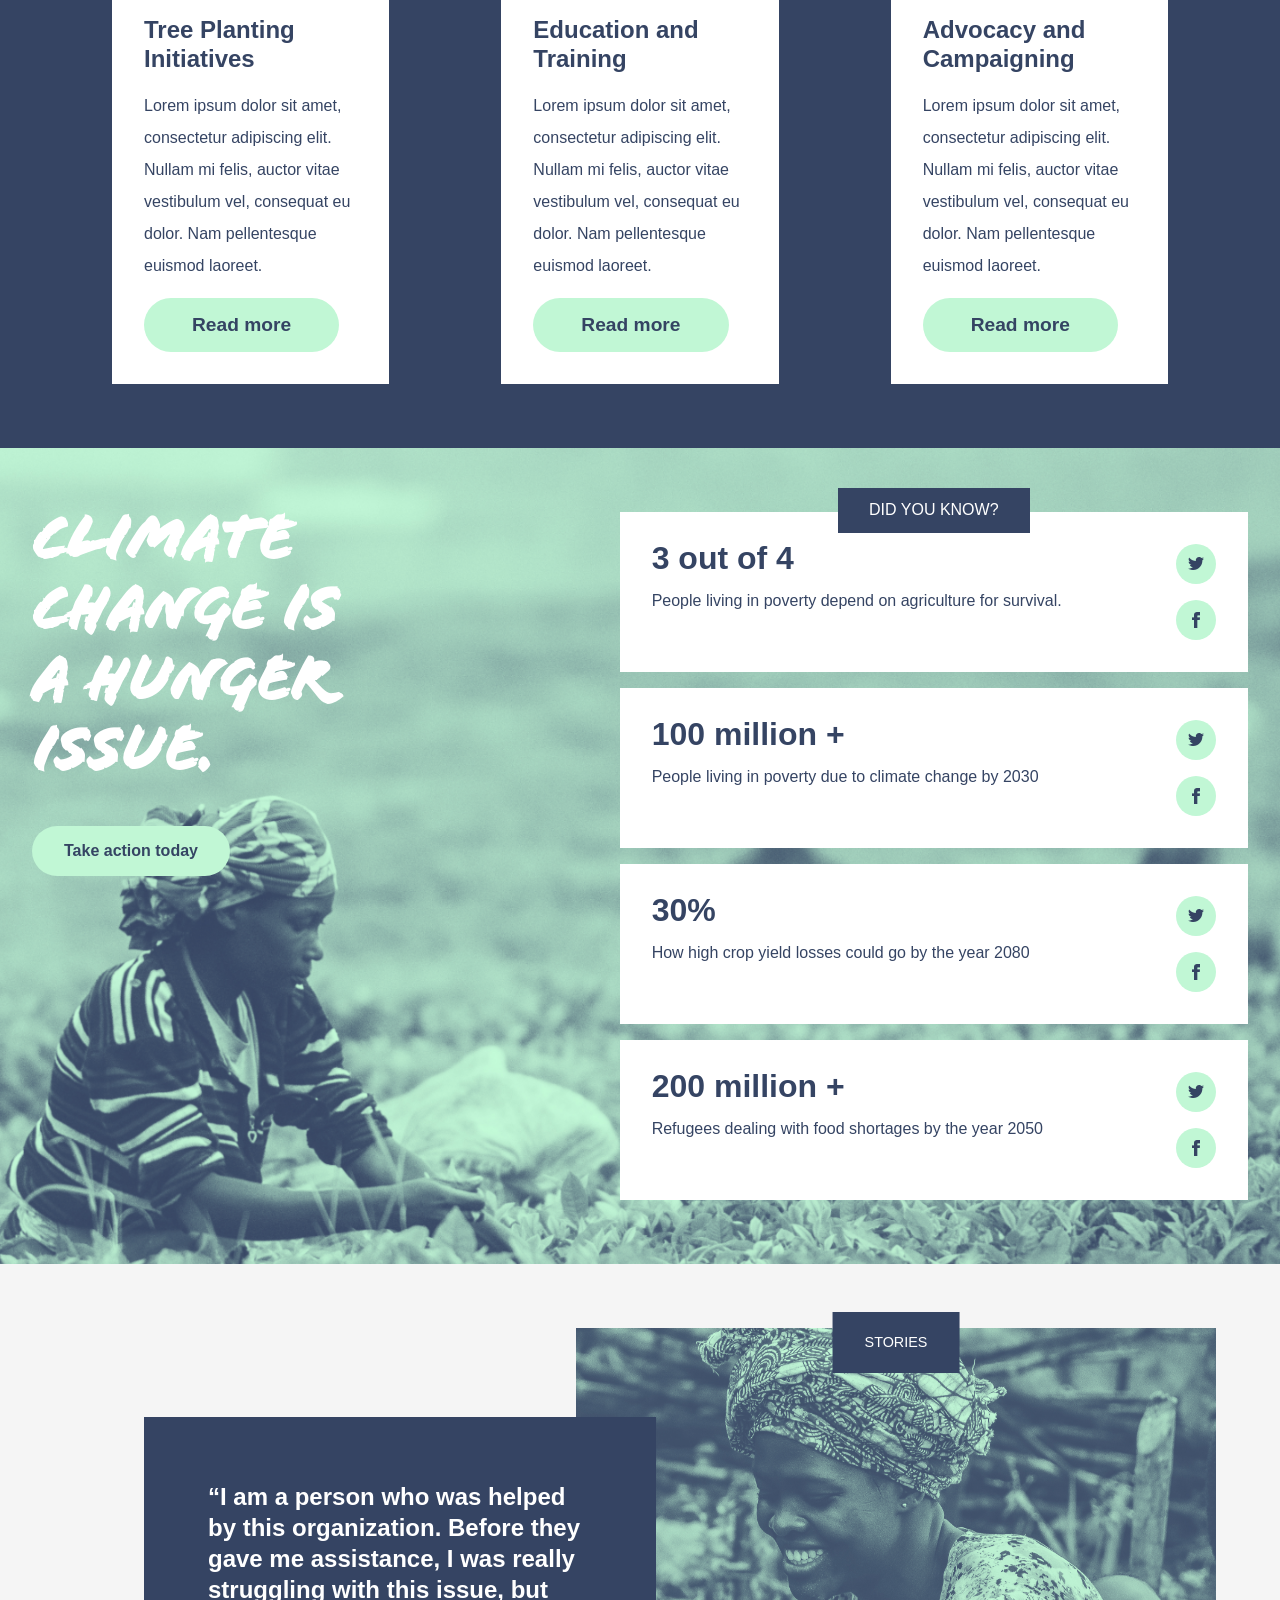
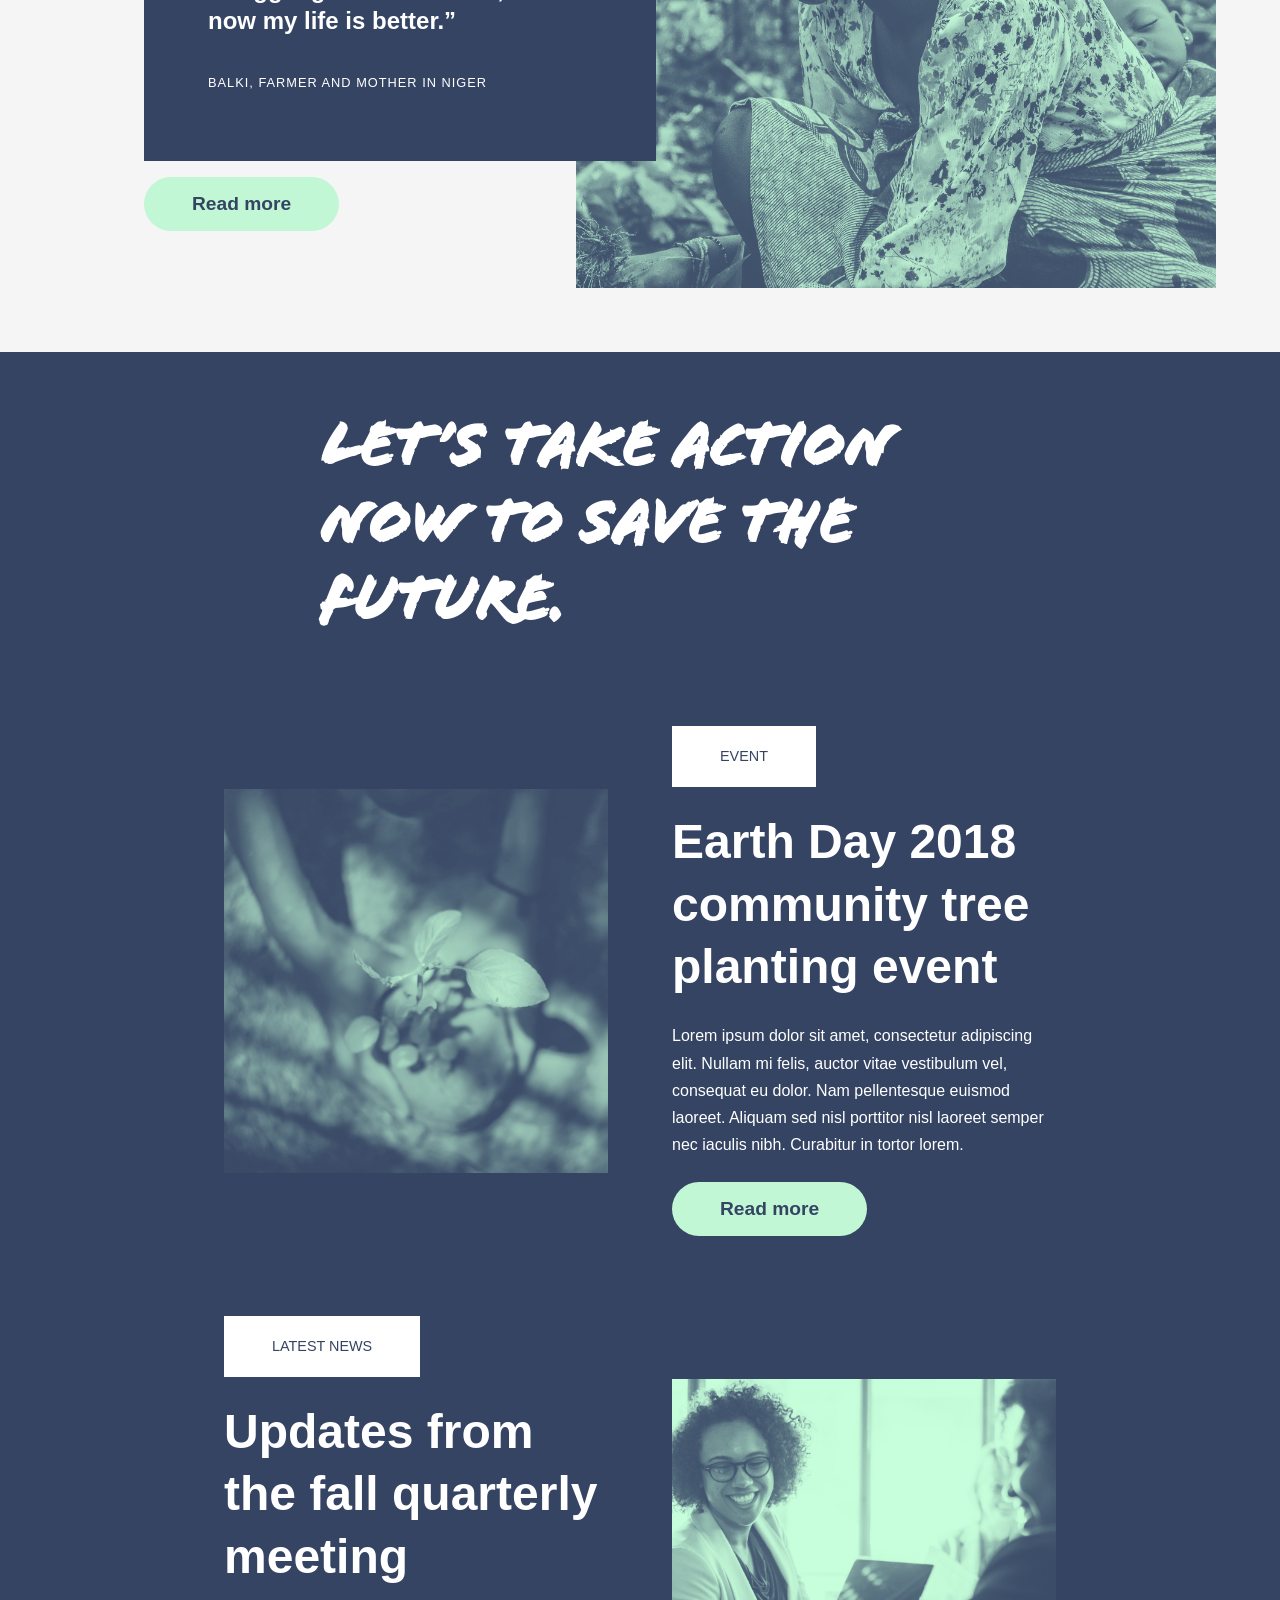
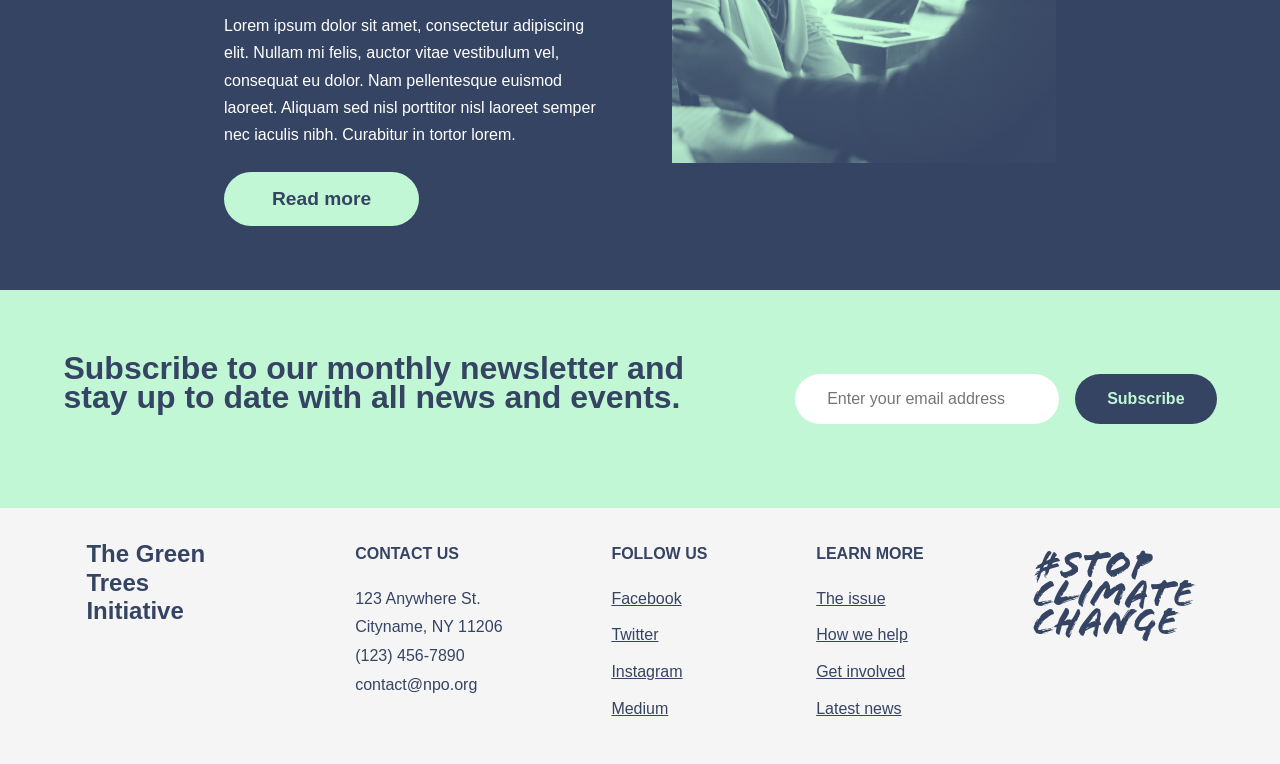
==== commit c3d8899d: "update" ====
--- a/index.html
+++ b/index.html
@@ -62,19 +62,19 @@
             <div class="action-container">
                 <div class="action-card">
                     <h2>Learn</h2>
-                    <br />
+
                     <p>Get the facts about this issue and how we’re helping.</p>
                 </div>
 
                 <div class="action-card">
                     <h2>Volunteer</h2>
-                    <br />
+
                     <p>Find out about upcoming events that need your help.</p>
                 </div>
 
                 <div class="action-card">
                     <h2>Share</h2>
-                    <br />
+
                     <p>
                         Let your social media networks know about this important
                         cause.
@@ -83,7 +83,7 @@
 
                 <div class="action-card">
                     <h2>Donate</h2>
-                    <br />
+
                     <p>
                         Help us raise money to make a big difference with this
                         issue.
@@ -105,7 +105,7 @@
                     />
                     <div class="card-content">
                         <h2>Tree Planting Initiatives</h2>
-                        <br />
+
                         <p>
                             Lorem ipsum dolor sit amet, consectetur adipiscing
                             elit. Nullam mi felis, auctor vitae vestibulum vel,
@@ -125,7 +125,7 @@
                     />
                     <div class="card-content">
                         <h2>Education and Training</h2>
-                        <br />
+
                         <p>
                             Lorem ipsum dolor sit amet, consectetur adipiscing
                             elit. Nullam mi felis, auctor vitae vestibulum vel,
@@ -142,7 +142,7 @@
                     <img src="../assets/home/advocacy.png" alt="Description" />
                     <div class="card-content">
                         <h2>Advocacy and Campaigning</h2>
-                        <br />
+
                         <p>
                             Lorem ipsum dolor sit amet, consectetur adipiscing
                             elit. Nullam mi felis, auctor vitae vestibulum vel,
@@ -168,7 +168,9 @@
                 </div>
 
                 <div class="impact-right">
-                    <div class="did-you-know">DID YOU KNOW?</div>
+                    <div class="did-you-know-wrapper">
+                        <div class="did-you-know">DID YOU KNOW?</div>
+                    </div>
 
                     <div class="impact-cards">
                         <div class="impact-card">
--- a/css/styles.css
+++ b/css/styles.css
@@ -203,6 +203,8 @@
     align-items: center;
 
     position: relative;
+
+    margin-bottom: 1rem;
 }
 
 .issue-box {
@@ -246,6 +248,39 @@
     }
 }
 
+/* HERO DESKTOP */
+
+@media (min-width: 992px) {
+    .hero {
+        padding: 4rem;
+    }
+
+    .hero-wrapper {
+        max-width: 100rem;
+        width: 100%;
+        margin-left: 5rem;
+
+        flex-direction: row-reverse;
+
+        justify-content: center;
+        align-items: flex-start;
+
+        gap: 5rem;
+    }
+
+    .hero-text {
+        flex: 1;
+    }
+
+    .card-wrapper {
+        flex: 1;
+
+        max-width: 35rem;
+    }
+}
+
+/* ACTION SECTION */
+
 .actions-section {
     background: #c1f7d5;
 }
@@ -256,43 +291,8 @@
 
     width: 100%;
     padding: 1rem;
-}
-
-/* HERO DESKTOP */
-
-@media (min-width: 992px) {
-    .action-container {
-        grid-template-columns: repeat(4, 1fr);
-    }
-    .hero {
-        padding: 4rem;
-    }
-
-    .hero-wrapper {
-        max-width: 100rem;
-
-        width: 100%;
-
-        flex-direction: row-reverse;
-
-        justify-content: center;
-        align-items: flex-start;
-
-        gap: 5rem;
-    }
-
-    .hero-text {
-        flex: 1;
-    }
-
-    .card-wrapper {
-        flex: 1;
-
-        max-width: 35rem;
-    }
-}
-
-/* ACTION SECTION */
+    padding-top: 0;
+}
 
 .action-card {
     background: #c1f7d5;
@@ -300,6 +300,11 @@
     color: #354463;
     padding: 1rem;
 }
+
+.action-card h2 {
+    margin-bottom: 1rem;
+}
+
 .take-action-wrapper {
     display: flex;
     justify-content: center;
@@ -315,6 +320,12 @@
     padding: 1rem;
 }
 
+@media (min-width: 992px) {
+    .action-container {
+        grid-template-columns: repeat(4, 1fr);
+    }
+}
+
 /* WHAT SECTION */
 
 .what-section {
@@ -344,7 +355,7 @@
     margin-top: 2rem;
     margin-bottom: 5rem;
 
-    max-width: 40rem;
+    max-width: 50rem;
 }
 
 .what-cards-wrapper {
@@ -359,6 +370,7 @@
     background: white;
 
     padding: 2rem;
+    padding-top: 0;
 
     display: flex;
     flex-direction: column;
@@ -375,7 +387,7 @@
 .what-card img {
     width: 100%;
     height: 13rem;
-    transform: translateY(-4rem);
+    transform: translateY(-2rem);
 }
 
 .read-btn {
@@ -389,6 +401,19 @@
 
     font-size: 1rem;
     font-weight: bold;
+}
+
+.card-content {
+    margin-top: 0;
+    padding-top: 0;
+}
+
+.card-content h2 {
+    margin-bottom: 1rem;
+    padding-top: 1rem;
+}
+.card-content p {
+    line-height: 2;
 }
 
 /* TABLET */
@@ -396,24 +421,25 @@
 @media (min-width: 768px) and (max-width: 991px) {
     .what-card {
         display: grid;
-
         grid-template-columns: 18rem 1fr;
-
-        gap: 2rem;
-
+        grid-template-rows: 13rem 1fr;
+        gap: 1rem;
         align-items: start;
 
         text-align: left;
+        padding-top: 0;
     }
 
     .what-card img {
         grid-column: 1;
+        grid-row: 1;
 
         width: 100%;
     }
 
     .card-content {
         grid-column: 2;
+        grid-row: 1 / span 2;
 
         align-self: center;
 
@@ -422,6 +448,7 @@
 
     .what-read-btn {
         grid-column: 1;
+        grid-row: 2;
 
         justify-self: flex-end;
 
@@ -437,7 +464,7 @@
         grid-template-columns: repeat(3, 1fr);
         padding: 0 5rem;
 
-        gap: 2rem;
+        gap: 7rem;
     }
 
     .what-card {
@@ -447,11 +474,16 @@
     }
 
     .what-card img {
-        width: 100%;
-
-        height: 13rem;
-
-        margin-top: -0.5rem;
+        /*width: 100%;*/
+        width: calc(100% + 4rem);
+
+        height: 12rem;
+
+        object-fit: cover;
+
+        margin-top: -3rem;
+
+        transform: none;
     }
 }
 
@@ -513,8 +545,11 @@
     color: white;
 
     display: inline-block;
-
-    padding: 1rem 2rem;
+    width: 12rem;
+
+    text-align: center;
+
+    padding: 0.5rem;
 
     position: absolute;
     top: -1.5rem;
@@ -1081,7 +1116,7 @@
 .newsletter h1 {
     color: #354463;
     font-size: 2rem;
-    max-width: 60%;
+    max-width: 70%;
     margin-bottom: 2rem;
 }
 
@@ -1116,6 +1151,12 @@
         justify-content: space-around;
         align-items: center;
     }
+    .newsletter h1 {
+        max-width: 55%;
+    }
+    .newsletter-form input {
+        min-width: 16rem;
+    }
 }
 
 /* FOOTER */
@@ -1134,11 +1175,6 @@
     margin-bottom: 0.5rem;
 }
 
-.stop-climate-change-footer {
-    font-family: "Flood Std", sans-serif;
-    font-size: 2.5rem;
-    text-align: right;
-}
 .footer {
     padding: 2rem;
     color: #354463;
@@ -1149,6 +1185,13 @@
 }
 .footer5 {
     grid-column: 2;
+}
+.stop-climate-change-footer {
+    font-family: "Flood Std", sans-serif;
+    font-size: 1.5rem;
+    text-align: right;
+    justify-self: start;
+    padding-top: 1rem;
 }
 
 @media (min-width: 768px) and (max-width: 991px) {
@@ -1164,6 +1207,11 @@
     }
     .stop-climate-change-footer {
         text-align: left;
+        font-size: 3rem;
+        padding-top: 1rem;
+    }
+    .stop-climate-change-footer p {
+        padding: 0.5rem;
     }
 }
 
@@ -1172,6 +1220,13 @@
         display: flex;
         justify-content: space-around;
         align-items: flex-start;
+    }
+    .stop-climate-change-footer {
+        padding-top: 1rem;
+
+        text-align: left;
+
+        font-size: 2.5rem;
     }
 }
 
